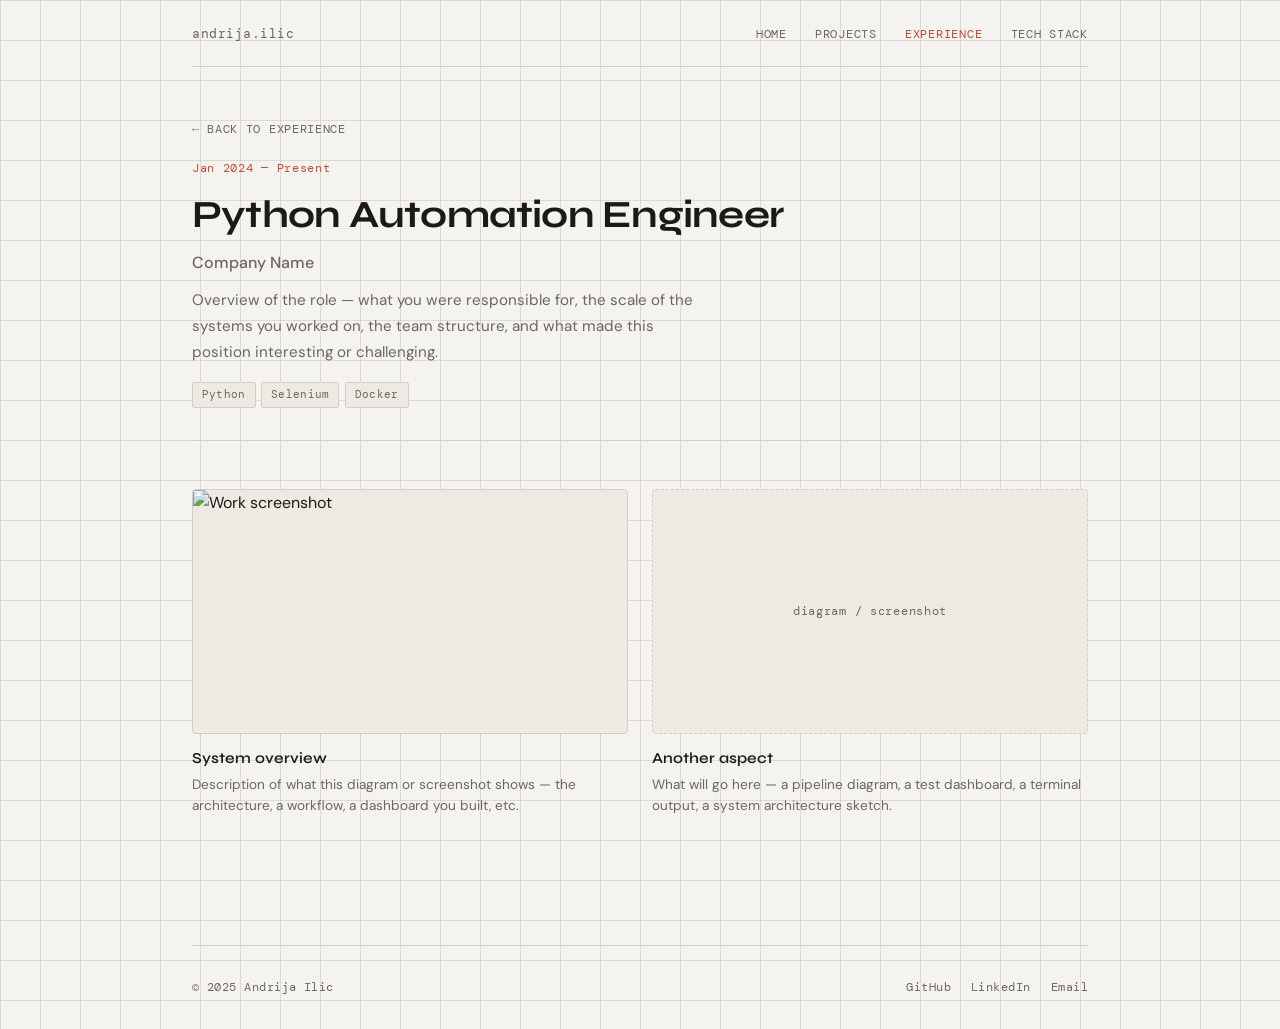
==== experience-template.html @ 5c56ac45 "inital commit" ====
<!DOCTYPE html>
<html lang="en">
<head>
  <meta charset="UTF-8" />
  <meta name="viewport" content="width=device-width, initial-scale=1.0" />
  <!-- UPDATE: Change this title for each experience entry -->
  <title>Role at Company — Andrija Ilic</title>
  <link rel="stylesheet" href="style.css" />
</head>
<body>

  <div class="site-wrapper">

    <!-- ── Navigation ── -->
    <nav>
      <div class="nav-logo">andrija<span>.</span>ilic</div>
      <ul class="nav-links">
        <li><a href="index.html">Home</a></li>
        <li><a href="projects.html">Projects</a></li>
        <li><a href="experience.html" class="active">Experience</a></li>
        <li><a href="techstack.html">Tech Stack</a></li>
      </ul>
    </nav>

    <!-- ── Page Header ── -->
    <header class="page-header fade-up">
      <a href="experience.html" class="page-back">← Back to Experience</a>

      <!-- UPDATE: Role, company, and date range -->
      <p style="font-family:var(--font-mono); font-size:0.72rem; color:var(--accent); letter-spacing:0.06em; margin-bottom:0.3rem;">
        Jan 2024 — Present
      </p>
      <h1 class="page-title" style="margin-bottom:0.2rem;">Python Automation Engineer</h1>
      <p style="font-size:1rem; color:var(--ink-dim); font-weight:500; margin-bottom:0.75rem;">
        Company Name
      </p>

      <p class="page-subtitle">
        Overview of the role — what you were responsible for, the scale of
        the systems you worked on, the team structure, and what made this
        position interesting or challenging.
      </p>

      <div class="card-tags" style="margin-top:1rem;">
        <span class="tag">Python</span>
        <span class="tag">Selenium</span>
        <span class="tag">Docker</span>
        <!-- Your actual stack for this role -->
      </div>
    </header>


    <!-- ══════════════════════════════════════════════════════
         MEDIA SECTION — Screenshots, diagrams, videos
         showing what you actually built or worked on.
         ══════════════════════════════════════════════════════ -->

    <div class="media-grid pb-lg fade-up">

      <!-- ── Image ── -->
      <div class="media-item">
        <img
          class="media-thumb"
          src="assets/experience-placeholder.png"
          alt="Work screenshot"
          loading="lazy"
        />
        <div class="media-caption">
          <strong>System overview</strong>
          Description of what this diagram or screenshot shows — the architecture,
          a workflow, a dashboard you built, etc.
        </div>
      </div>

      <!-- ── Placeholder ── -->
      <div class="media-item">
        <div class="media-thumb-placeholder">diagram / screenshot</div>
        <div class="media-caption">
          <strong>Another aspect</strong>
          What will go here — a pipeline diagram, a test dashboard, a terminal
          output, a system architecture sketch.
        </div>
      </div>

      <!-- ── Local Video ── -->
      <!--
      <div class="media-item">
        <div class="media-video-wrap">
          <video controls preload="metadata">
            <source src="assets/demo-work.mp4" type="video/mp4" />
          </video>
        </div>
        <div class="media-caption">
          <strong>Demo / walkthrough</strong>
          What the viewer is watching and the key moment to look for.
        </div>
      </div>
      -->

      <!--
        Same pattern as project-template.html
        See comments there for adding images, local videos, and YouTube embeds.
      -->

    </div>

    <!-- ── Footer ── -->
    <footer>
      <div class="footer-copy">© 2025 Andrija Ilic</div>
      <div class="footer-links">
        <a href="https://github.com/" target="_blank">GitHub</a>
        <a href="https://linkedin.com/" target="_blank">LinkedIn</a>
        <a href="mailto:your@email.com">Email</a>
      </div>
    </footer>

  </div>

</body>
</html>
---- style.css ----
/* ============================================================
   ANDRIJA ILIC — PORTFOLIO
   Aesthetic: Engineering precision meets clean editorial
   ============================================================ */

@import url('https://fonts.googleapis.com/css2?family=DM+Mono:ital,wght@0,300;0,400;0,500;1,300&family=Syne:wght@400;500;600;700;800&family=DM+Sans:ital,opsz,wght@0,9..40,300;0,9..40,400;0,9..40,500;1,9..40,300&display=swap');

/* ── Variables ── */
:root {
  --bg:         #f5f3ef;
  --surface:    #eeeae3;
  --border:     #d4cfc5;
  --ink:        #1c1a17;
  --ink-dim:    #6b6660;
  --accent:     #c84b2f;
  --accent-dim: #e8d5d0;
  --grid-color: rgba(180, 170, 155, 0.35);

  --font-display: 'Syne', sans-serif;
  --font-body:    'DM Sans', sans-serif;
  --font-mono:    'DM Mono', monospace;

  --r: 4px;
  --gap: 2rem;
}

/* ── Reset & Base ── */
*, *::before, *::after { box-sizing: border-box; margin: 0; padding: 0; }

html { scroll-behavior: smooth; }

body {
  background-color: var(--bg);
  color: var(--ink);
  font-family: var(--font-body);
  font-size: 1rem;
  line-height: 1.65;
  min-height: 100vh;

  /* Blueprint grid background */
  background-image:
    linear-gradient(var(--grid-color) 1px, transparent 1px),
    linear-gradient(90deg, var(--grid-color) 1px, transparent 1px);
  background-size: 40px 40px;
}

a { color: inherit; text-decoration: none; }
img { display: block; max-width: 100%; }
ul { list-style: none; }

/* ── Layout Shell ── */
.site-wrapper {
  max-width: 960px;
  margin: 0 auto;
  padding: 0 var(--gap);
}

/* ── Nav ── */
nav {
  display: flex;
  align-items: center;
  justify-content: space-between;
  padding: 1.25rem 0;
  border-bottom: 1px solid var(--border);
  margin-bottom: 0;
}

.nav-logo {
  font-family: var(--font-mono);
  font-size: 0.8rem;
  color: var(--ink-dim);
  letter-spacing: 0.04em;
}

.nav-logo span {
  color: var(--accent);
}

.nav-links {
  display: flex;
  gap: 1.75rem;
}

.nav-links a {
  font-family: var(--font-mono);
  font-size: 0.78rem;
  color: var(--ink-dim);
  letter-spacing: 0.06em;
  text-transform: uppercase;
  transition: color 0.2s;
}

.nav-links a:hover,
.nav-links a.active {
  color: var(--accent);
}

/* ── Hero (Home Page) ── */
.hero {
  display: grid;
  grid-template-columns: auto 1fr;
  gap: 3rem;
  align-items: center;
  padding: 5rem 0 4rem;
  border-bottom: 1px solid var(--border);
}

.hero-photo-wrap {
  position: relative;
  flex-shrink: 0;
}

.hero-photo {
  width: 140px;
  height: 140px;
  border-radius: 50%;
  object-fit: cover;
  border: 3px solid var(--border);
  display: block;
}

/* Placeholder avatar when no photo */
.hero-photo-placeholder {
  width: 140px;
  height: 140px;
  border-radius: 50%;
  background: var(--surface);
  border: 3px solid var(--border);
  display: flex;
  align-items: center;
  justify-content: center;
  font-family: var(--font-mono);
  font-size: 2.5rem;
  color: var(--ink-dim);
  letter-spacing: -0.02em;
  font-weight: 300;
  position: relative;
}

.hero-photo-wrap::after {
  content: '';
  position: absolute;
  inset: -6px;
  border-radius: 50%;
  border: 1px dashed var(--border);
  pointer-events: none;
}

.hero-text {
  display: flex;
  flex-direction: column;
  gap: 0.5rem;
}

.hero-eyebrow {
  font-family: var(--font-mono);
  font-size: 0.72rem;
  letter-spacing: 0.1em;
  text-transform: uppercase;
  color: var(--accent);
  margin-bottom: 0.25rem;
}

.hero-title {
  font-family: var(--font-display);
  font-size: clamp(1.8rem, 4vw, 2.75rem);
  font-weight: 700;
  line-height: 1.1;
  letter-spacing: -0.02em;
  color: var(--ink);
}

.hero-name {
  font-family: var(--font-display);
  font-size: clamp(1rem, 2.5vw, 1.4rem);
  font-weight: 500;
  color: var(--ink-dim);
  margin-top: 0.15rem;
}

.hero-bio {
  margin-top: 1rem;
  font-size: 0.95rem;
  color: var(--ink-dim);
  max-width: 480px;
  line-height: 1.7;
}

/* ── CTA Buttons ── */
.hero-cta {
  display: flex;
  gap: 0.75rem;
  margin-top: 2rem;
  flex-wrap: wrap;
}

.btn {
  display: inline-flex;
  align-items: center;
  gap: 0.45rem;
  padding: 0.65rem 1.4rem;
  border-radius: var(--r);
  font-family: var(--font-mono);
  font-size: 0.8rem;
  letter-spacing: 0.04em;
  font-weight: 500;
  cursor: pointer;
  transition: all 0.18s ease;
  border: 1.5px solid transparent;
  text-decoration: none;
}

.btn-primary {
  background: var(--ink);
  color: var(--bg);
  border-color: var(--ink);
}

.btn-primary:hover {
  background: var(--accent);
  border-color: var(--accent);
}

.btn-outline {
  background: transparent;
  color: var(--ink);
  border-color: var(--border);
}

.btn-outline:hover {
  border-color: var(--ink);
  background: var(--surface);
}

.btn-icon {
  font-size: 0.9rem;
  line-height: 1;
}

/* ── Section Header ── */
.section-header {
  display: flex;
  align-items: baseline;
  gap: 1rem;
  padding: 3rem 0 1.5rem;
}

.section-label {
  font-family: var(--font-mono);
  font-size: 0.7rem;
  letter-spacing: 0.12em;
  text-transform: uppercase;
  color: var(--accent);
  white-space: nowrap;
}

.section-line {
  flex: 1;
  height: 1px;
  background: var(--border);
}

.section-title {
  font-family: var(--font-display);
  font-size: 1.5rem;
  font-weight: 700;
  letter-spacing: -0.02em;
  margin-bottom: 0.25rem;
}

.section-subtitle {
  font-size: 0.9rem;
  color: var(--ink-dim);
}

/* ── Tag / Chip ── */
.tag {
  display: inline-block;
  font-family: var(--font-mono);
  font-size: 0.68rem;
  padding: 0.2rem 0.55rem;
  border-radius: 2px;
  background: var(--surface);
  border: 1px solid var(--border);
  color: var(--ink-dim);
  letter-spacing: 0.03em;
}

.tag-accent {
  background: var(--accent-dim);
  border-color: #d4917f;
  color: #8b2a15;
}

/* ── Card ── */
.card {
  background: rgba(245, 243, 239, 0.85);
  border: 1px solid var(--border);
  border-radius: var(--r);
  padding: 1.5rem;
  transition: box-shadow 0.18s, transform 0.18s;
  backdrop-filter: blur(4px);
}

.card:hover {
  box-shadow: 0 4px 20px rgba(0,0,0,0.07);
  transform: translateY(-2px);
}

.card-meta {
  display: flex;
  align-items: center;
  justify-content: space-between;
  margin-bottom: 0.75rem;
}

.card-title {
  font-family: var(--font-display);
  font-size: 1.05rem;
  font-weight: 600;
  margin-bottom: 0.4rem;
}

.card-desc {
  font-size: 0.875rem;
  color: var(--ink-dim);
  line-height: 1.65;
}

.card-tags {
  display: flex;
  flex-wrap: wrap;
  gap: 0.35rem;
  margin-top: 1rem;
}

.card-link {
  display: inline-flex;
  align-items: center;
  gap: 0.3rem;
  font-family: var(--font-mono);
  font-size: 0.72rem;
  color: var(--accent);
  margin-top: 1rem;
  letter-spacing: 0.04em;
  transition: gap 0.15s;
}

.card-link:hover { gap: 0.55rem; }

/* ── Grid Layouts ── */
.grid-2 {
  display: grid;
  grid-template-columns: repeat(auto-fill, minmax(280px, 1fr));
  gap: 1rem;
}

.grid-3 {
  display: grid;
  grid-template-columns: repeat(auto-fill, minmax(200px, 1fr));
  gap: 1rem;
}

/* ── Timeline (Experience) ── */
.timeline {
  position: relative;
  padding-left: 1.5rem;
}

.timeline::before {
  content: '';
  position: absolute;
  left: 0;
  top: 0.6rem;
  bottom: 0;
  width: 1px;
  background: var(--border);
}

.timeline-item {
  position: relative;
  padding-bottom: 2.5rem;
}

.timeline-item::before {
  content: '';
  position: absolute;
  left: -1.55rem;
  top: 0.55rem;
  width: 9px;
  height: 9px;
  border-radius: 50%;
  background: var(--bg);
  border: 2px solid var(--accent);
}

.timeline-date {
  font-family: var(--font-mono);
  font-size: 0.72rem;
  color: var(--ink-dim);
  letter-spacing: 0.06em;
  margin-bottom: 0.3rem;
}

.timeline-role {
  font-family: var(--font-display);
  font-size: 1.1rem;
  font-weight: 600;
  margin-bottom: 0.1rem;
}

.timeline-company {
  font-size: 0.875rem;
  color: var(--accent);
  margin-bottom: 0.6rem;
  font-weight: 500;
}

.timeline-desc {
  font-size: 0.875rem;
  color: var(--ink-dim);
  line-height: 1.7;
  max-width: 560px;
}

/* ── Tech Stack ── */
.tech-group {
  margin-bottom: 2rem;
}

.tech-group-label {
  font-family: var(--font-mono);
  font-size: 0.7rem;
  letter-spacing: 0.1em;
  text-transform: uppercase;
  color: var(--ink-dim);
  margin-bottom: 0.75rem;
}

.tech-grid {
  display: flex;
  flex-wrap: wrap;
  gap: 0.5rem;
}

.tech-pill {
  display: inline-flex;
  align-items: center;
  gap: 0.4rem;
  padding: 0.4rem 0.85rem;
  background: var(--surface);
  border: 1px solid var(--border);
  border-radius: 2px;
  font-family: var(--font-mono);
  font-size: 0.8rem;
  color: var(--ink);
  transition: all 0.15s;
}

.tech-pill:hover {
  background: var(--ink);
  color: var(--bg);
  border-color: var(--ink);
}

.tech-pill .tech-icon { font-size: 1rem; }

/* ── Media Page (Projects / Experience detail) ── */
.media-grid {
  display: grid;
  grid-template-columns: repeat(auto-fill, minmax(300px, 1fr));
  gap: 1.5rem;
  padding-bottom: 4rem;
}

.media-item {
  display: flex;
  flex-direction: column;
}

.media-thumb {
  width: 100%;
  aspect-ratio: 16/9;
  object-fit: cover;
  border-radius: var(--r);
  border: 1px solid var(--border);
  background: var(--surface);
}

.media-thumb-placeholder {
  width: 100%;
  aspect-ratio: 16/9;
  background: var(--surface);
  border: 1px dashed var(--border);
  border-radius: var(--r);
  display: flex;
  align-items: center;
  justify-content: center;
  font-family: var(--font-mono);
  font-size: 0.75rem;
  color: var(--ink-dim);
  letter-spacing: 0.06em;
}

.media-video-wrap {
  width: 100%;
  aspect-ratio: 16/9;
  border-radius: var(--r);
  overflow: hidden;
  border: 1px solid var(--border);
  background: #000;
}

.media-video-wrap video,
.media-video-wrap iframe {
  width: 100%;
  height: 100%;
  display: block;
}

.media-caption {
  margin-top: 0.75rem;
  font-size: 0.85rem;
  color: var(--ink-dim);
  line-height: 1.6;
}

.media-caption strong {
  display: block;
  font-family: var(--font-display);
  font-weight: 600;
  color: var(--ink);
  font-size: 0.95rem;
  margin-bottom: 0.2rem;
}

/* ── Page Header (inner pages) ── */
.page-header {
  padding: 3rem 0 2rem;
  border-bottom: 1px solid var(--border);
  margin-bottom: 3rem;
}

.page-back {
  display: inline-flex;
  align-items: center;
  gap: 0.4rem;
  font-family: var(--font-mono);
  font-size: 0.72rem;
  color: var(--ink-dim);
  letter-spacing: 0.06em;
  text-transform: uppercase;
  margin-bottom: 1.25rem;
  transition: color 0.15s;
}

.page-back:hover { color: var(--accent); }

.page-title {
  font-family: var(--font-display);
  font-size: clamp(1.6rem, 4vw, 2.4rem);
  font-weight: 700;
  letter-spacing: -0.02em;
  margin-bottom: 0.5rem;
}

.page-subtitle {
  font-size: 0.95rem;
  color: var(--ink-dim);
  max-width: 520px;
  line-height: 1.7;
}

/* ── Footer ── */
footer {
  border-top: 1px solid var(--border);
  padding: 2rem 0;
  margin-top: 4rem;
  display: flex;
  align-items: center;
  justify-content: space-between;
  flex-wrap: wrap;
  gap: 1rem;
}

.footer-copy {
  font-family: var(--font-mono);
  font-size: 0.72rem;
  color: var(--ink-dim);
  letter-spacing: 0.04em;
}

.footer-links {
  display: flex;
  gap: 1.25rem;
}

.footer-links a {
  font-family: var(--font-mono);
  font-size: 0.72rem;
  color: var(--ink-dim);
  letter-spacing: 0.04em;
  transition: color 0.15s;
}

.footer-links a:hover { color: var(--accent); }

/* ── Utility ── */
.mt-sm { margin-top: 0.75rem; }
.mt-md { margin-top: 1.5rem; }
.mt-lg { margin-top: 3rem; }
.pb-lg { padding-bottom: 4rem; }

/* ── Animations ── */
@keyframes fadeUp {
  from { opacity: 0; transform: translateY(14px); }
  to   { opacity: 1; transform: translateY(0); }
}

.fade-up {
  animation: fadeUp 0.5s ease both;
}

.fade-up-1 { animation-delay: 0.05s; }
.fade-up-2 { animation-delay: 0.12s; }
.fade-up-3 { animation-delay: 0.2s; }
.fade-up-4 { animation-delay: 0.28s; }
.fade-up-5 { animation-delay: 0.36s; }

/* ── Responsive ── */
@media (max-width: 600px) {
  .hero {
    grid-template-columns: 1fr;
    text-align: center;
    padding: 3rem 0 2.5rem;
  }

  .hero-photo-wrap,
  .hero-photo-placeholder {
    margin: 0 auto;
  }

  .hero-bio { margin: 0 auto; }

  .hero-cta { justify-content: center; }

  nav { flex-direction: column; gap: 0.75rem; }
}
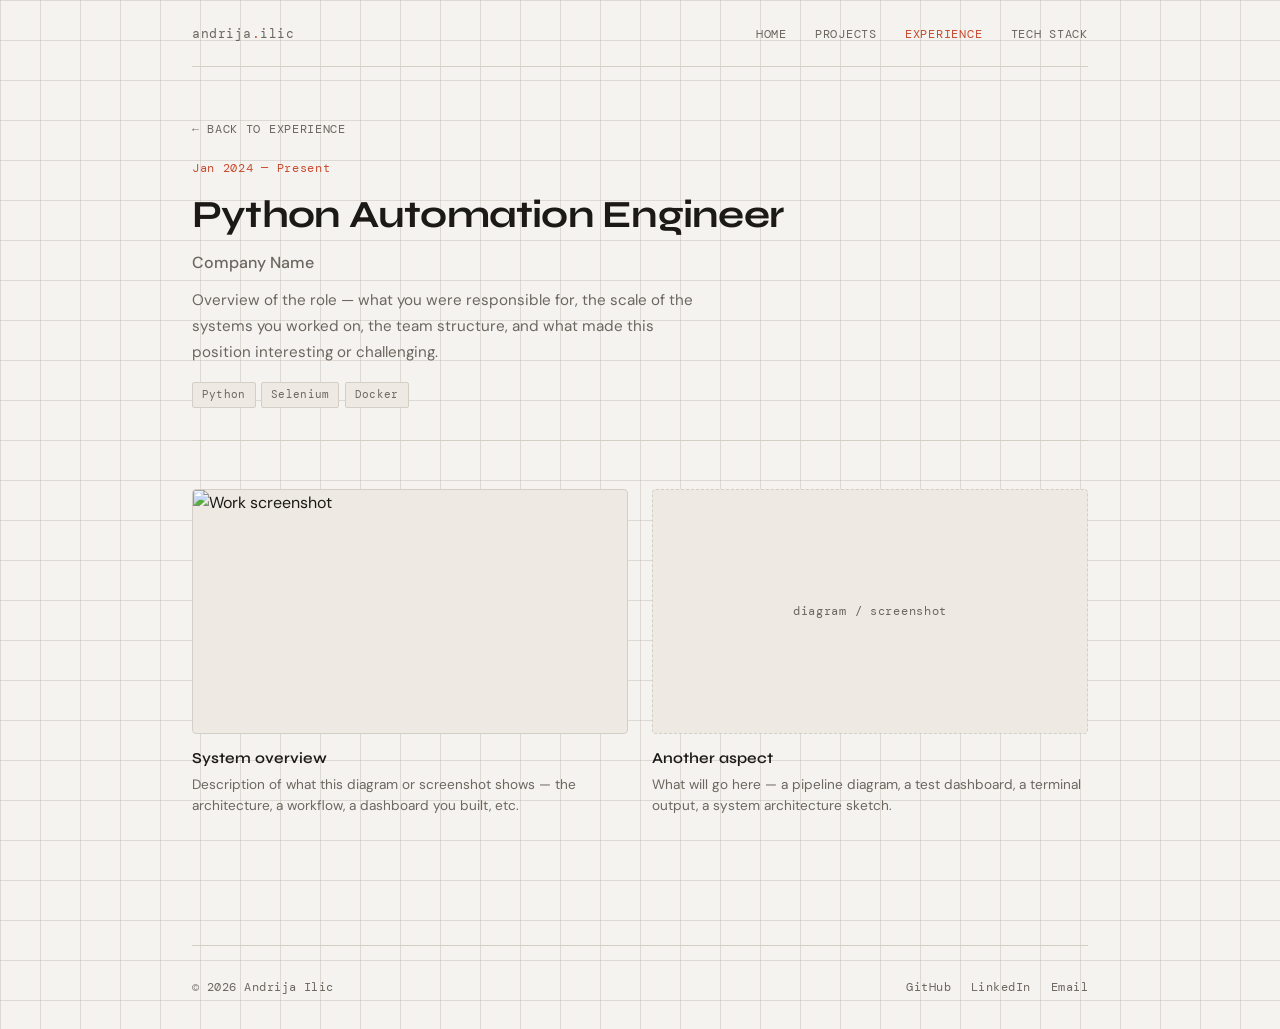
==== commit dda0e963: "changing projects page" ====
--- a/experience-template.html
+++ b/experience-template.html
@@ -106,7 +106,7 @@
 
     <!-- ── Footer ── -->
     <footer>
-      <div class="footer-copy">© 2025 Andrija Ilic</div>
+      <div class="footer-copy">© 2026 Andrija Ilic</div>
       <div class="footer-links">
         <a href="https://github.com/" target="_blank">GitHub</a>
         <a href="https://linkedin.com/" target="_blank">LinkedIn</a>
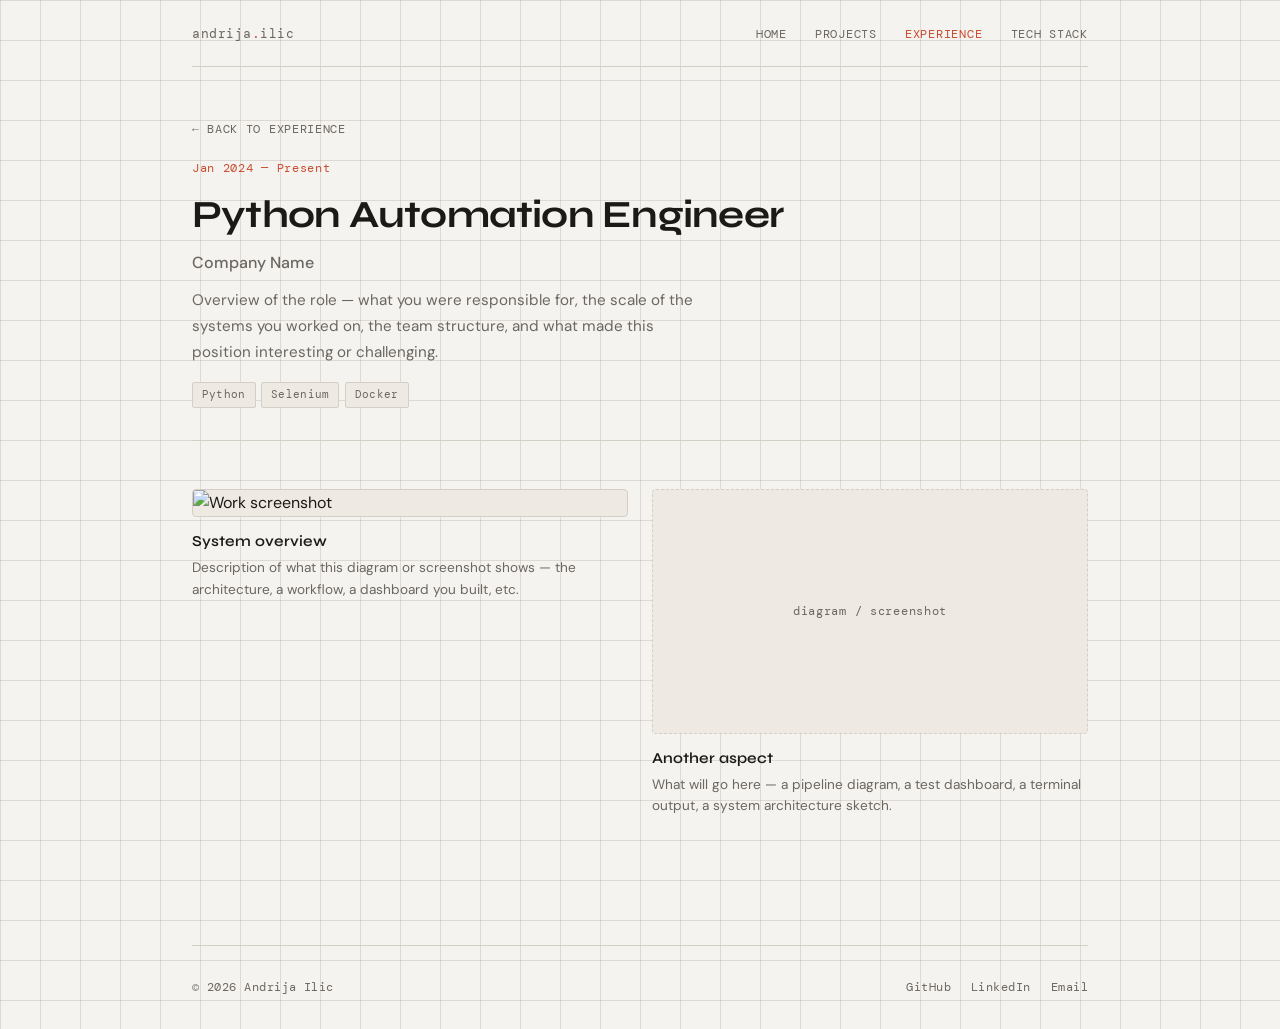
==== commit d8c53fe5: "Adding all project pages, putting link into footer on every page and adding some more assets" ====
--- a/experience-template.html
+++ b/experience-template.html
@@ -108,9 +108,9 @@
     <footer>
       <div class="footer-copy">© 2026 Andrija Ilic</div>
       <div class="footer-links">
-        <a href="https://github.com/" target="_blank">GitHub</a>
-        <a href="https://linkedin.com/" target="_blank">LinkedIn</a>
-        <a href="mailto:your@email.com">Email</a>
+        <a href="https://github.com/Andrija4" target="_blank">GitHub</a>
+        <a href="https://www.linkedin.com/in/andrija-ilic-ir/" target="_blank">LinkedIn</a>
+        <a href="mailto:a.ilicc2002@gmail.com">Email</a>
       </div>
     </footer>
 
--- a/style.css
+++ b/style.css
@@ -348,6 +348,17 @@
 
 .card-link:hover { gap: 0.55rem; }
 
+.cmd-text {
+  background-color: #0c0c0c;
+  color: #00ff00;
+  font-family: 'Courier New', 'Lucida Console', monospace;
+  padding: 1rem;
+  border-radius: 4px;
+  overflow-x: auto;
+  font-size: 0.9rem;
+  line-height: 1.5;
+}
+
 /* ── Grid Layouts ── */
 .grid-2 {
   display: grid;
@@ -478,9 +489,20 @@
   flex-direction: column;
 }
 
+.media-item-wide {
+  grid-column: span 2;
+}
+
+@media (max-width: 768px) {
+  .media-item-wide {
+    grid-column: span 1;
+  }
+}
+
 .media-thumb {
+  max-width: 100%;
   width: 100%;
-  aspect-ratio: 16/9;
+  height: auto;
   object-fit: cover;
   border-radius: var(--r);
   border: 1px solid var(--border);
